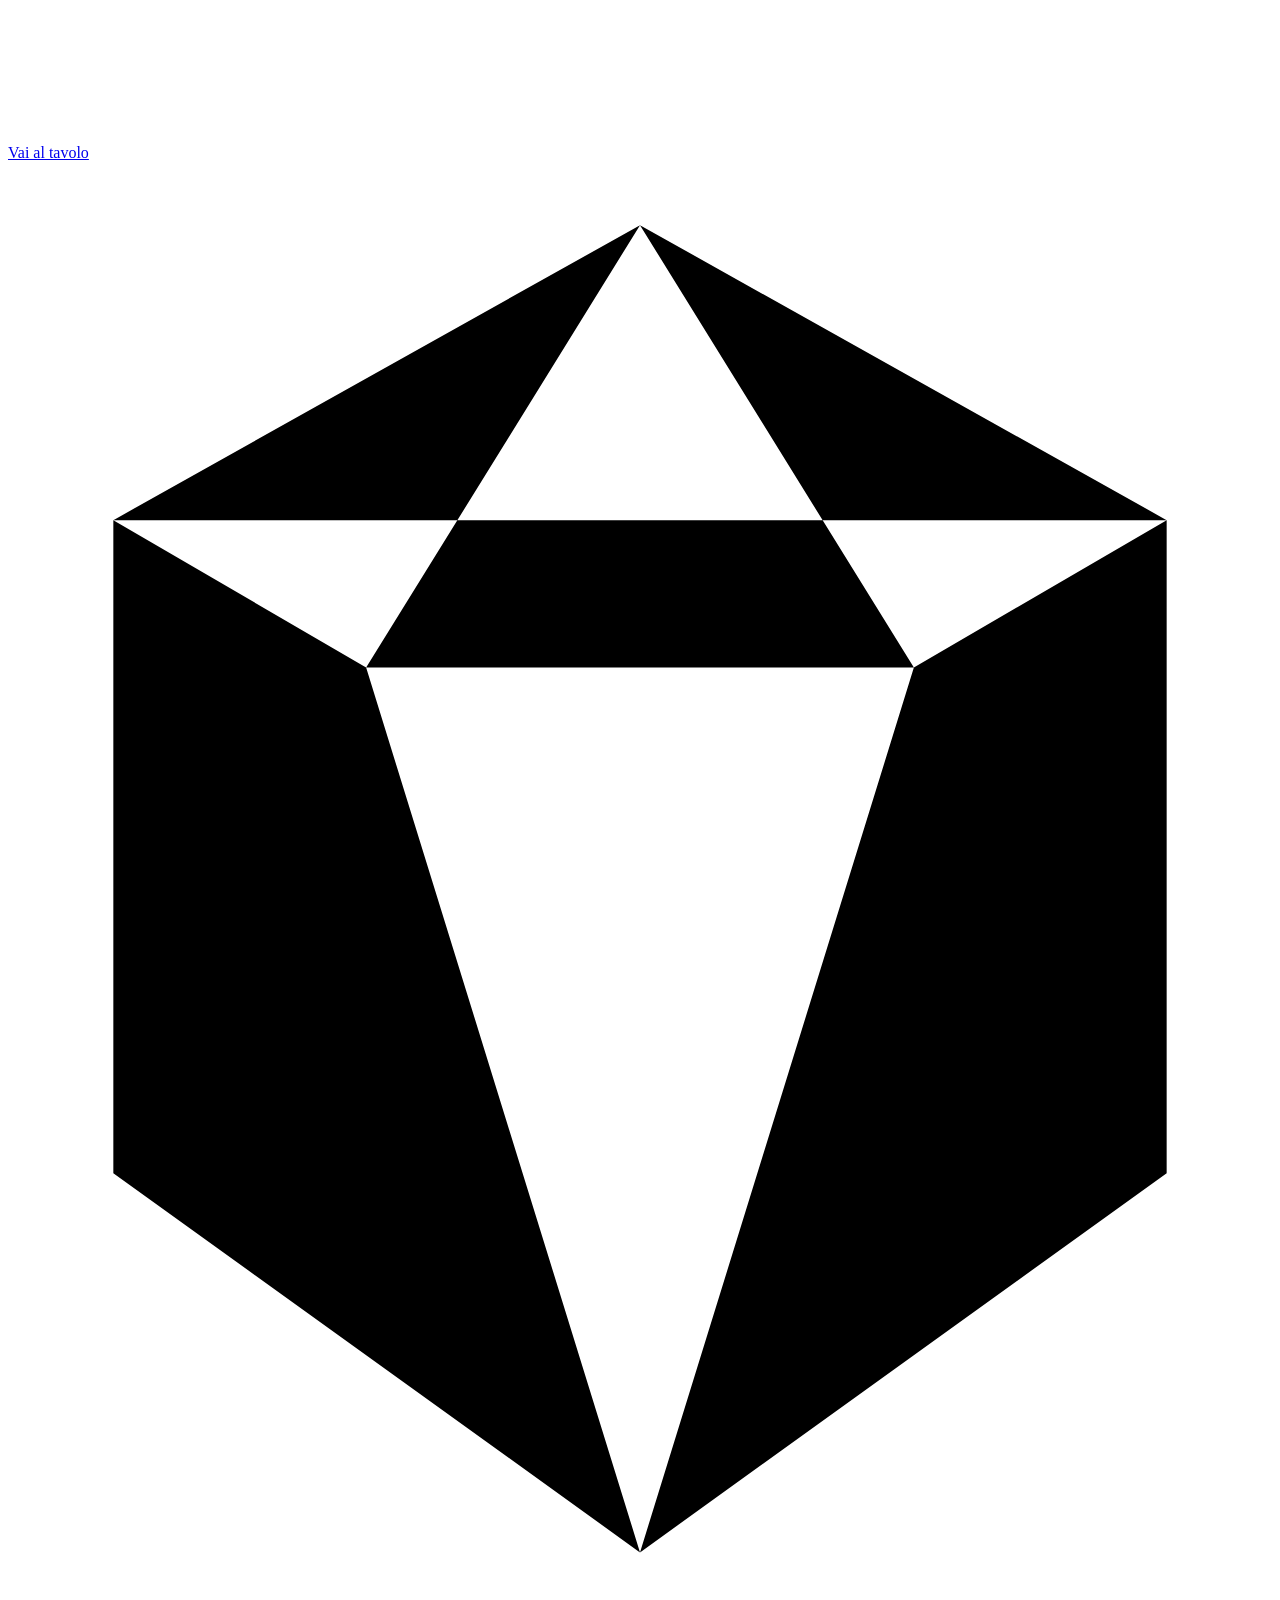
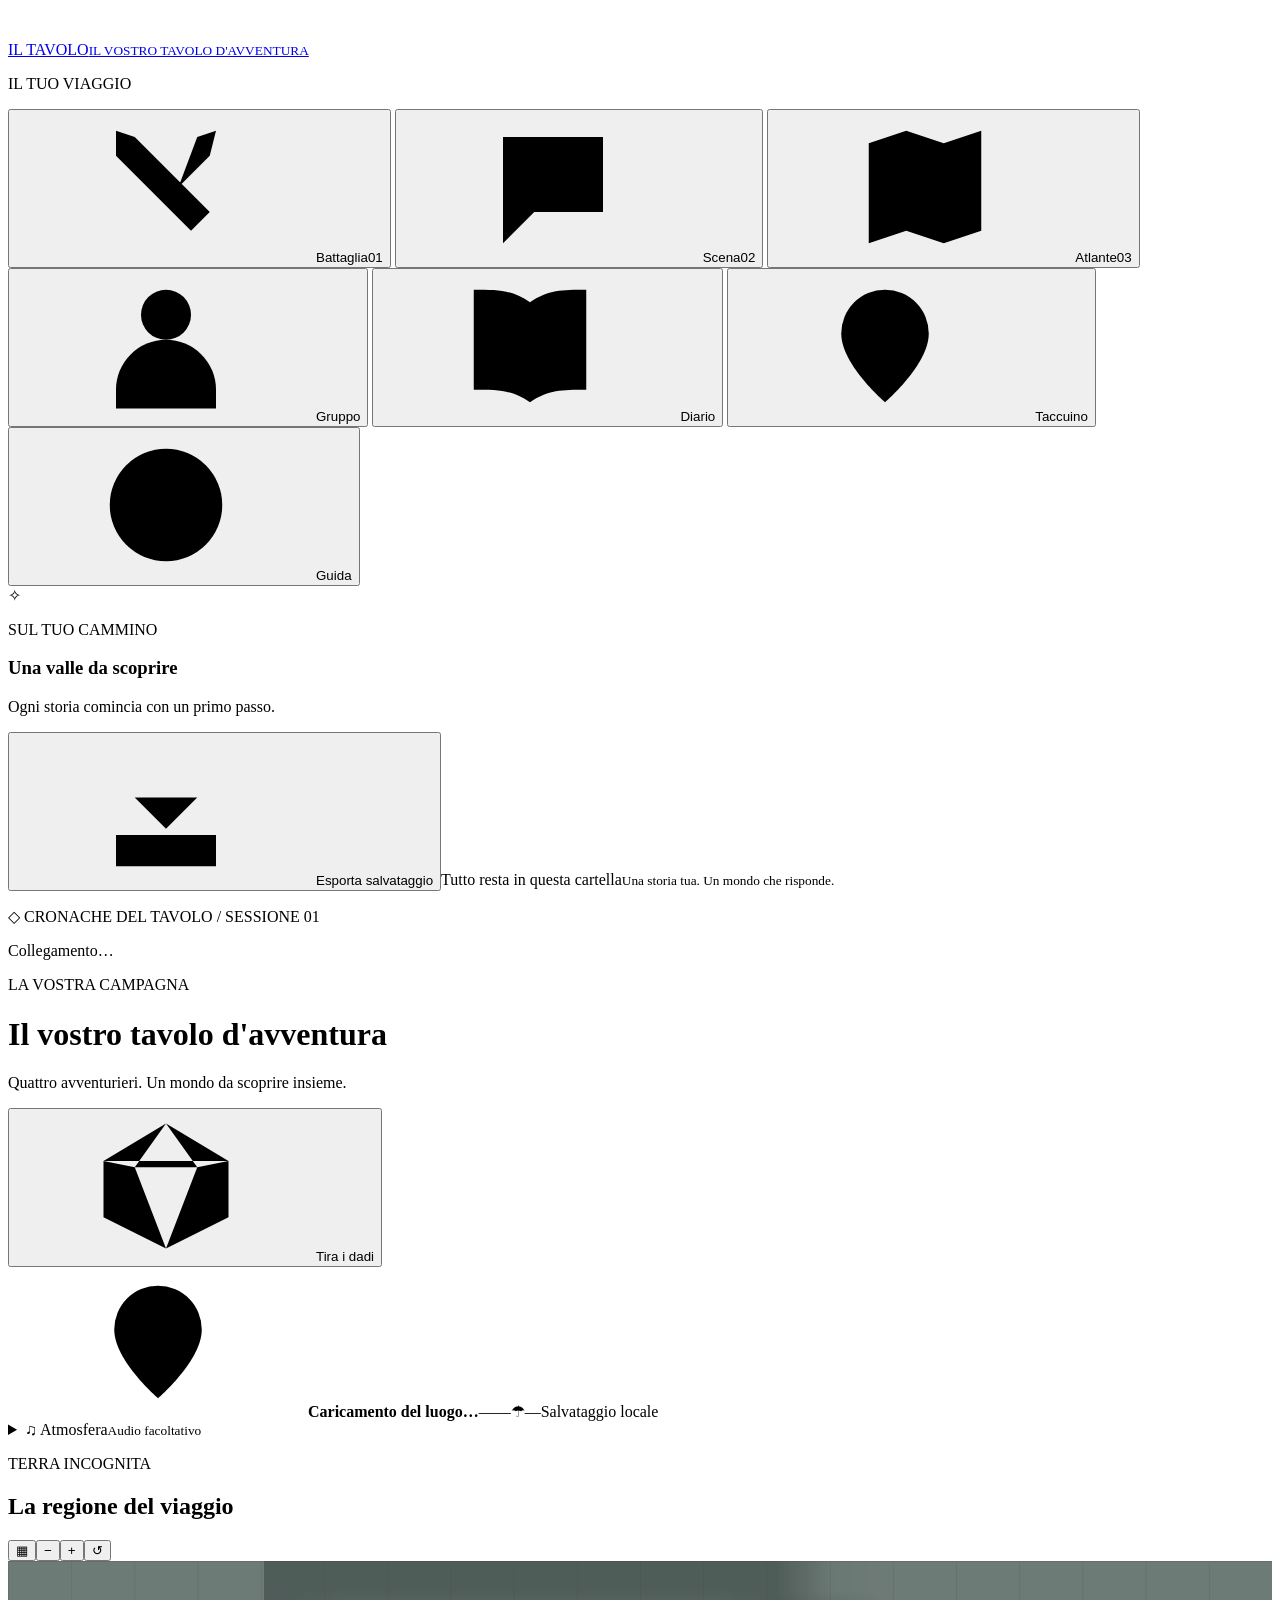
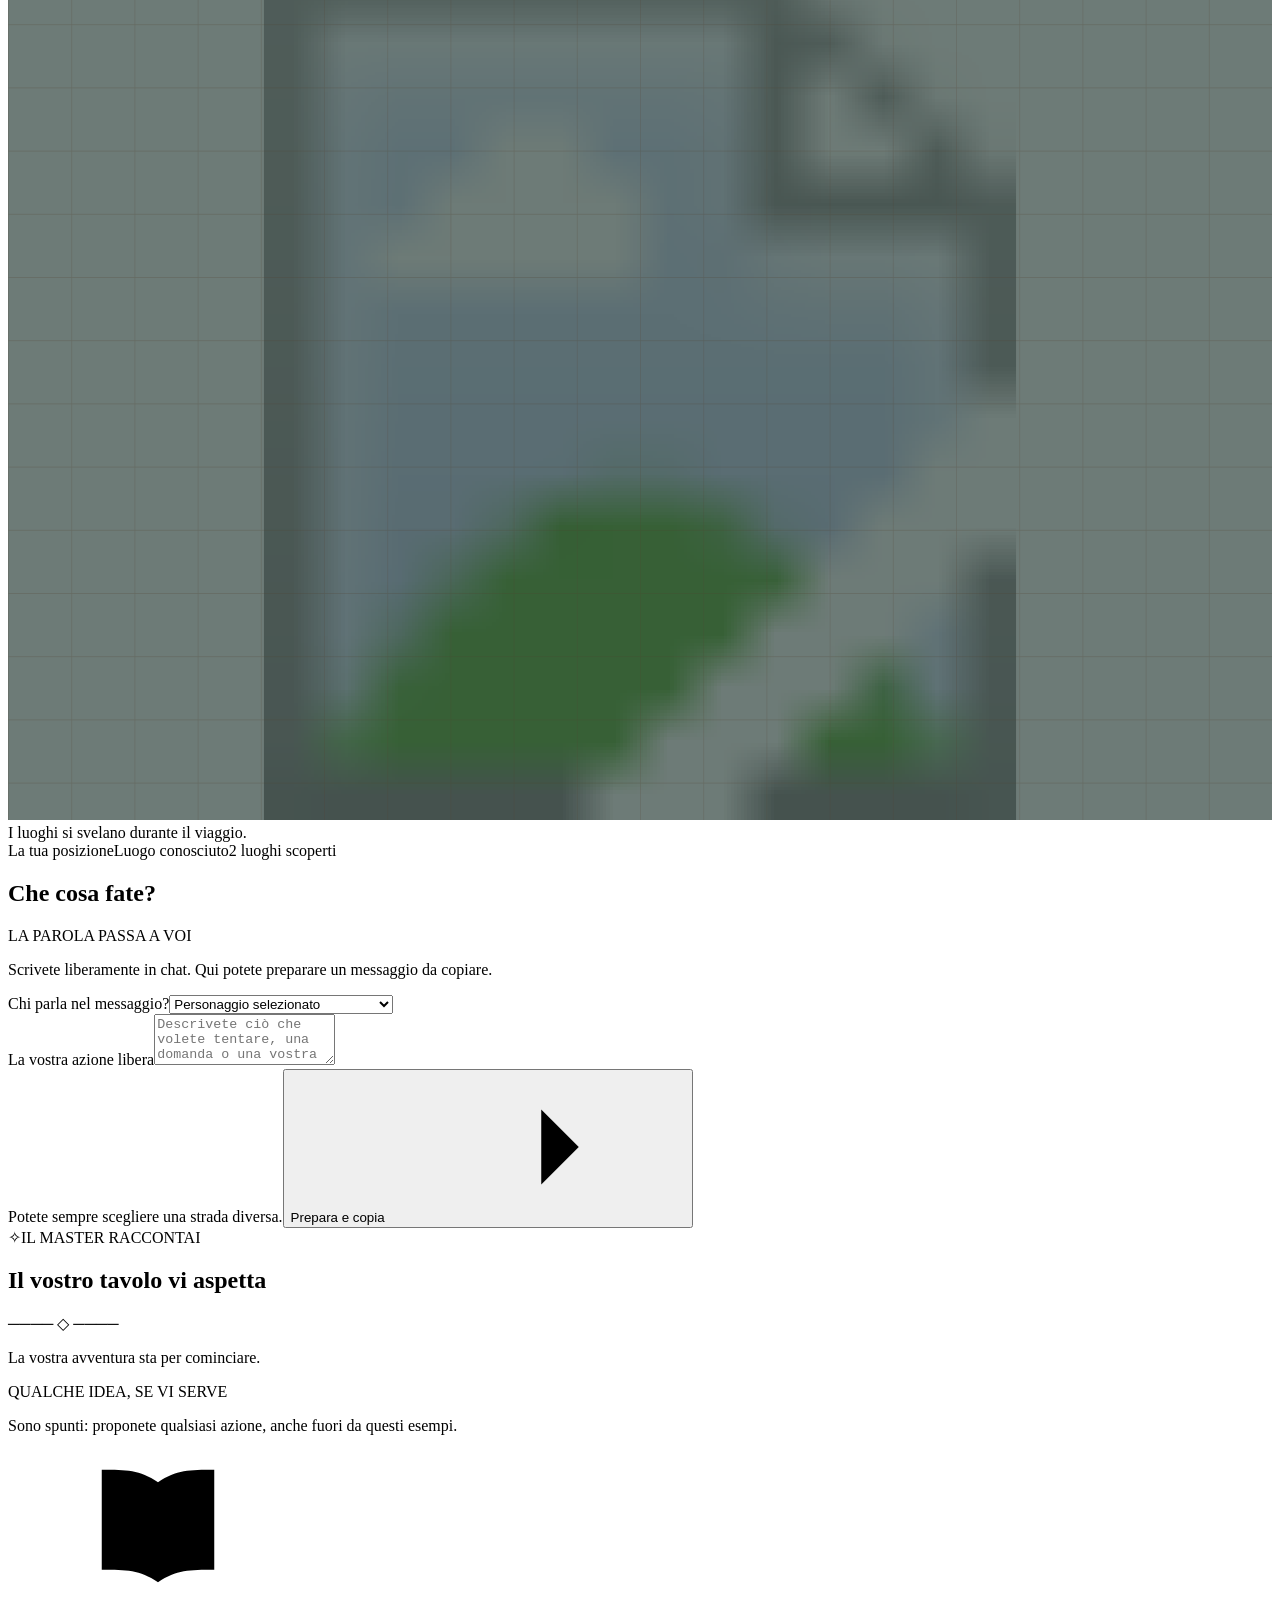
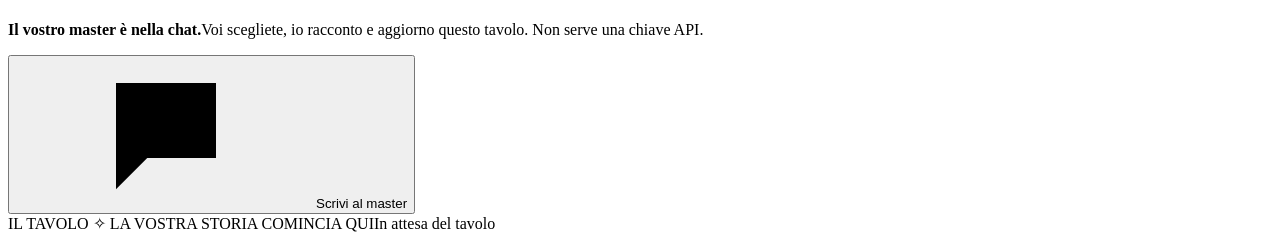
==== web/index.html @ 3ddf694c "feat: add a local tabletop companion with persistent campaigns" ====
<!doctype html>
<html lang="it">
<head>
  <meta charset="utf-8">
  <meta name="viewport" content="width=device-width, initial-scale=1">
  <meta name="theme-color" content="#14241f">
  <meta name="description" content="Un tavolo di avventura personale: mappa, scheda, dadi e diario. Il master ti aspetta nella chat.">
  <title>Il vostro tavolo d'avventura</title>
  <link rel="icon" href="/assets/sigil.svg" type="image/svg+xml">
  <link rel="stylesheet" href="/styles.css">
  <link rel="stylesheet" href="/character-builder.css">
  <link rel="stylesheet" href="/reference.css">
  <link rel="stylesheet" href="/table-views.css">
  <link rel="stylesheet" href="/encounter-view.css">
  <link rel="stylesheet" href="/adventure-views.css">
  <link rel="stylesheet" href="/table-tools.css">
  <link rel="stylesheet" href="/tactical-board.css">
  <link rel="stylesheet" href="/immersion.css">
  <script src="/rules-catalog.js" defer></script>
  <script src="/reference.js" defer></script>
  <script src="/character-builder.js" defer></script>
  <script src="/encounter-view.js" defer></script>
  <script src="/adventure-views.js" defer></script>
  <script src="/table-tools.js" defer></script>
  <script src="/tactical-board.js" defer></script>
  <script src="/immersion.js" defer></script>
  <script src="/app.js" defer></script>
</head>
<body>
  <a class="skip-link" href="#view-combattimento">Vai al tavolo</a>
  <svg class="symbol-library" aria-hidden="true" xmlns="http://www.w3.org/2000/svg"><defs>
    <symbol id="i-map" viewBox="0 0 24 24"><path d="m3 5 6-2 6 2 6-2v16l-6 2-6-2-6 2Zm6-2v16m6-14v16"/></symbol>
    <symbol id="i-book" viewBox="0 0 24 24"><path d="M12 5v16M3 3c4 0 6 0 9 2 3-2 5-2 9-2v16c-4 0-6 0-9 2-3-2-5-2-9-2Z"/></symbol>
    <symbol id="i-person" viewBox="0 0 24 24"><circle cx="12" cy="7" r="4"/><path d="M4 22v-3a8 8 0 0 1 16 0v3"/></symbol>
    <symbol id="i-dice" viewBox="0 0 24 24"><path d="m12 2 10 6v9l-10 5-10-5V8Zm0 0L7 9l5 13 5-13ZM2 8l5 1h10l5-1M2 17l5-8m10 0 5 8"/></symbol>
    <symbol id="i-arrow" viewBox="0 0 24 24"><path d="M4 12h15m-6-6 6 6-6 6"/></symbol>
    <symbol id="i-help" viewBox="0 0 24 24"><circle cx="12" cy="12" r="9"/><path d="M9 9a3 3 0 0 1 6 0c0 3-3 2-3 5m0 3v.1"/></symbol>
    <symbol id="i-save" viewBox="0 0 24 24"><path d="M12 3v12m-5-5 5 5 5-5M4 16v5h16v-5"/></symbol>
    <symbol id="i-pin" viewBox="0 0 24 24"><path d="M19 10c0 5-7 11-7 11S5 15 5 10a7 7 0 0 1 14 0Z"/><circle cx="12" cy="10" r="2"/></symbol>
    <symbol id="i-close" viewBox="0 0 24 24"><path d="m6 6 12 12M6 18 18 6"/></symbol>
    <symbol id="i-swords" viewBox="0 0 24 24"><path d="m4 3 3 1 12 12-3 3L4 7Zm13 1 3-1-1 4-5 5M3 20l4-4m10 1 4 4M3 14l7 7m4-18 7 7"/></symbol>
    <symbol id="i-scene" viewBox="0 0 24 24"><path d="M4 4h16v12H9l-5 5Zm4 5h8M8 12h5"/></symbol>
  </defs></svg>

  <aside class="sidebar">
    <a class="brand" href="#atlante" aria-label="Torna all'atlante"><svg class="brand-sigil" viewBox="0 0 60 70" aria-hidden="true"><path d="m30 3 25 14v31L30 66 5 48V17ZM30 3 17 24l13 42 13-42ZM5 17l12 7h26l12-7M5 48l12-24m26 0 12 24"/></svg><span>IL TAVOLO<small>IL VOSTRO TAVOLO D'AVVENTURA</small></span></a>
    <div class="sidebar-rule"></div>
    <p class="overline nav-caption">IL TUO VIAGGIO</p>
    <nav aria-label="Navigazione principale">
      <button class="nav-item" data-view="combattimento" title="Combattimento: iniziativa e azioni"><svg><use href="#i-swords"/></svg><span class="nav-label">Battaglia</span><span class="nav-number">01</span></button>
      <button class="nav-item" data-view="scena" title="Scena: esplorazione e dialoghi"><svg><use href="#i-scene"/></svg><span class="nav-label">Scena</span><span class="nav-number">02</span></button>
      <button class="nav-item active" data-view="atlante" aria-current="page" title="Atlante del mondo"><svg><use href="#i-map"/></svg><span class="nav-label">Atlante</span><span class="nav-number">03</span></button>
      <button class="nav-item" data-view="personaggio" title="Il gruppo e le schede"><svg><use href="#i-person"/></svg><span class="nav-label">Gruppo</span></button>
      <button class="nav-item" data-view="diario" title="Diario, obiettivi e appunti"><svg><use href="#i-book"/></svg><span class="nav-label">Diario</span></button>
      <button class="nav-item" data-view="taccuino" title="Persone, indizi e oggetti del gruppo"><svg><use href="#i-pin"/></svg><span class="nav-label">Taccuino</span></button>
      <button class="nav-item" data-view="guida" title="Come si gioca"><svg><use href="#i-help"/></svg><span class="nav-label">Guida</span></button>
    </nav>
    <section class="sidebar-quest" aria-labelledby="quest-label"><span class="tiny-star">✧</span><p class="overline" id="quest-label">SUL TUO CAMMINO</p><h3 id="sidebar-quest-title">Una valle da scoprire</h3><p id="sidebar-quest-text">Ogni storia comincia con un primo passo.</p></section>
    <div class="sidebar-bottom"><button class="quiet-button" id="export-button"><svg><use href="#i-save"/></svg>Esporta salvataggio</button><span class="offline-caption"><span></span>Tutto resta in questa cartella</span><small>Una storia tua. Un mondo che risponde.</small></div>
  </aside>

  <main>
    <header class="topbar"><p><span class="topbar-diamond">◇</span> CRONACHE DEL TAVOLO <span class="topbar-slash">/</span> <span id="session-label">SESSIONE 01</span></p><div class="connection" id="connection" role="status"><span></span>Collegamento…</div></header>
    <div class="content">
      <div class="page-heading"><div><p class="overline gold">LA VOSTRA CAMPAGNA</p><h1 id="campaign-title">Il vostro tavolo d'avventura</h1><p class="subtitle" id="campaign-subtitle">Quattro avventurieri. Un mondo da scoprire insieme.</p></div><button id="dice-open" class="outline-button"><svg><use href="#i-dice"/></svg>Tira i dadi</button></div>
      <div id="load-error" class="error-panel" role="alert" hidden></div>
      <section id="table-status" class="table-status" aria-label="Stato del tavolo" aria-live="polite"></section>
      <div class="world-bar"><span><svg><use href="#i-pin"/></svg><strong id="current-location">Caricamento del luogo…</strong></span><span class="bar-divider"></span><span id="world-day">—</span><span id="world-time">—</span><span class="weather"><span>☂</span><span id="world-weather">—</span></span><span class="save-state" id="save-state">Salvataggio locale</span></div>

      <details id="atmosphere-options" class="table-atmosphere"><summary>♫ <span>Atmosfera</span><small>Audio facoltativo</small></summary><div id="atmosphere-controls"></div></details>
      <section id="view-combattimento" class="view" aria-label="Tavolo di combattimento" hidden><div id="turn-assist"></div><div id="tactical-board"></div><div id="table-effects"></div><div id="encounter-content"></div></section>
      <section id="view-scena" class="view" aria-label="Scena, esplorazione e dialoghi" hidden><div id="scene-artwork"></div><div id="scene-view-content"></div><div id="scene-interactions"></div></section>
      <section id="view-taccuino" class="view" aria-label="Taccuino delle conoscenze e inventari del gruppo" hidden><div id="knowledge-content"></div><div id="party-chest"></div></section>
      <section id="view-atlante" class="view active" aria-label="Atlante del mondo">
        <div class="adventure-layout">
          <div class="map-column">
            <section class="map-panel" aria-labelledby="map-heading">
              <div class="panel-heading"><div><p class="overline">TERRA INCOGNITA</p><h2 id="map-heading">La regione del viaggio</h2></div><div class="map-tools"><button id="grid-toggle" title="Griglia di riferimento, senza scala di viaggio" aria-label="Mostra griglia di riferimento" aria-pressed="false">▦</button><button id="zoom-out" title="Riduci mappa" aria-label="Riduci mappa">−</button><button id="zoom-in" title="Ingrandisci mappa" aria-label="Ingrandisci mappa">+</button><button id="zoom-reset" title="Ripristina vista" aria-label="Ripristina vista">↺</button></div></div>
              <div class="map-viewport" id="map-viewport"><svg id="map-svg" viewBox="0 0 1000 680" role="group" aria-label="Mappa interattiva della campagna. Seleziona un luogo conosciuto per leggerne i dettagli.">
                <defs><pattern id="map-grid" width="50" height="50" patternUnits="userSpaceOnUse"><path d="M50 0H0V50" fill="none" stroke="#503e28" stroke-width="1" opacity=".28"/></pattern><filter id="fog-soft"><feGaussianBlur stdDeviation="24"/></filter><mask id="fog-mask"><rect width="1000" height="680" fill="white"/><g id="fog-holes" filter="url(#fog-soft)"></g></mask></defs>
                <g id="map-transform"><image href="/assets/demo-coast.svg" width="1000" height="680"/><rect width="1000" height="680" fill="#273b35" opacity=".67" mask="url(#fog-mask)" pointer-events="none"/><g id="map-paths" fill="none" stroke="#6d5335" stroke-width="2" stroke-dasharray="5 7" opacity=".7"></g><rect id="grid-layer" width="1000" height="680" fill="url(#map-grid)" pointer-events="none" hidden/><g id="map-pins"></g></g>
              </svg><span class="map-annotation">I luoghi si svelano durante il viaggio.</span></div>
              <div class="map-footer"><span><i class="legend-player"></i>La tua posizione</span><span><i class="legend-known"></i>Luogo conosciuto</span><span class="discovery-count" id="discovery-count">2 luoghi scoperti</span></div>
            </section>
            <section class="location-strip" id="location-detail" aria-live="polite"></section>
            <section class="action-panel" aria-labelledby="action-heading"><div class="action-title"><h2 id="action-heading">Che cosa fate?</h2><span>LA PAROLA PASSA A VOI</span></div><p id="action-actor-label">Scrivete liberamente in chat. Qui potete preparare un messaggio da copiare.</p><form id="action-form"><div class="action-speaker-field"><label for="action-speaker">Chi parla nel messaggio?</label><select id="action-speaker"><option value="active">Personaggio selezionato</option><option value="party">Tutti · azione del gruppo</option><option value="none">Parla liberamente · senza prefisso</option></select></div><label class="sr-only" for="action-input">La vostra azione libera</label><textarea id="action-input" rows="3" maxlength="1900" placeholder="Descrivete ciò che volete tentare, una domanda o una vostra idea…"></textarea><div class="action-bottom"><span id="pending-label">Potete sempre scegliere una strada diversa.</span><button class="primary-button" type="submit" id="action-submit">Prepara e copia<svg><use href="#i-arrow"/></svg></button></div></form><div id="pending-actions" class="pending-actions"></div></section>
          </div>
          <aside class="story-column">
            <section class="scene-panel"><div class="scene-kicker"><span class="tiny-star">✧</span><span class="overline">IL MASTER RACCONTA</span><span class="chapter">I</span></div><h2 id="scene-title">Il vostro tavolo vi aspetta</h2><div class="ornament">──── ◇ ────</div><div id="scene-text" class="scene-text"><p>La vostra avventura sta per cominciare.</p></div><p class="choice-label">QUALCHE IDEA, SE VI SERVE</p><div id="scene-choices" class="scene-choices"></div><p class="scene-freedom">Sono spunti: proponete qualsiasi azione, anche fuori da questi esempi.</p></section>
            <section class="mini-character" id="mini-character"></section>
            <section id="combat-panel" class="combat-panel" hidden></section>
            <div class="master-note"><svg><use href="#i-book"/></svg><p><strong>Il vostro master è nella chat.</strong>Voi scegliete, io racconto e aggiorno questo tavolo. Non serve una chiave API.</p></div>
          </aside>
        </div>
      </section>

      <section id="view-personaggio" class="view" aria-label="Il gruppo di avventurieri" hidden><div id="character-content"></div></section>
      <section id="view-diario" class="view" aria-label="Diario di viaggio" hidden><div class="journal-layout"><section class="paper-panel"><p class="overline gold">LE TRACCE CHE LASCI</p><h2>Diario di viaggio</h2><p class="muted">Scene, scelte e scoperte: la memoria della tua avventura.</p><div id="journal-entries" class="journal-entries"></div></section><aside><section class="dark-panel"><p class="overline gold">OBIETTIVI</p><h2>Fili della storia</h2><div id="quest-list"></div></section><section class="dark-panel"><h2>Un appunto per dopo</h2><form id="note-form"><label class="sr-only" for="note-input">Il tuo appunto</label><textarea id="note-input" rows="3" maxlength="4000" placeholder="Un nome da ricordare, una pista da seguire…" required></textarea><button class="outline-button" type="submit">Aggiungi al diario</button></form></section><section class="dark-panel"><h2>Porta con te la storia</h2><p class="muted">I salvataggi sono automatici. Puoi anche conservare o ripristinare una copia JSON.</p><button class="outline-button" id="export-button-2">Esporta JSON</button><button class="quiet-button" id="import-open">Ripristina una copia…</button><input type="file" id="import-file" accept=".json,application/json" hidden></section></aside></div></section>
      <section id="view-guida" class="view" aria-label="Come si gioca" hidden><section class="paper-panel guide"><p class="overline gold">BENVENUTI AL TAVOLO</p><h2>Quattro avventurieri. Una storia tutta vostra.</h2><p>Questa è la plancia della campagna. Il master sono io, nella chat di Codex aperta su questa cartella: potete parlarmi normalmente, senza comandi speciali. Il tavolo è pensato per quattro giocatori riuniti davanti allo stesso schermo.</p><div class="guide-steps"><article><span>01</span><h3>Create il gruppo</h3><p>Aprite &laquo;Il gruppo&raquo;: scegliete nome, una delle 12 classi base, specie e competenze. I modelli pronti sono facoltativi. Prima dell'avventura potete modificare anche le scelte gi&agrave; fatte.</p></article><article><span>02</span><h3>Ditemi che cosa fate</h3><p>Indicate il personaggio: «Mira: controllo la porta». Potete scrivere direttamente in chat o preparare e copiare l'azione dalla plancia. Per un'azione comune scrivete «Tutti: …».</p></article><article><span>03</span><h3>Il mondo risponde</h3><p>Io descrivo le conseguenze, interpreto gli altri personaggi e gestisco i tiri quando c'è un rischio. Mappa, diario e quattro schede si aggiornano mentre giochiamo.</p></article></div><h3>Le regole, al volo</h3><p>Quando serve una prova, si tira un d20 e si aggiunge il bonus adatto. Il risultato deve raggiungere la difficoltà scelta dal master. Con vantaggio si tirano due d20 e si usa il più alto; con svantaggio, il più basso. Un attacco deve raggiungere la Classe Armatura del bersaglio.</p><p>Potete parlare, esplorare, combattere, fuggire o inventare una soluzione. Non ogni azione richiede un tiro. Selezionate il personaggio attivo prima di un tiro: il suo nome comparirà nel registro. In combattimento il master tiene l'iniziativa e dà la parola al personaggio di turno.</p><h3>Una campagna che resta</h3><p>Lo stato è in <code>data/campaign.json</code>, le copie automatiche in <code>saves/</code>. Quando riaprite Codex su questa cartella, scrivete «Riprendiamo la campagna». Il file <code>AGENTS.md</code> spiega al master come ripartire.</p><p>La plancia controlla gli aggiornamenti ogni due secondi. «Prepara e copia» conserva l'azione in attesa e la copia, ma per ricevere una risposta dovete inviarla nella chat. Se la copia non è disponibile, il testo rimane selezionabile.</p><h3>La vostra avventura</h3><p><a id="campaign-source-link" target="_blank" rel="noreferrer">La fonte della campagna</a><span id="campaign-source-description"></span></p><p id="campaign-rules-description">Le regole del tavolo sono in REGOLE.md. Il master consulta la fonte dell’avventura senza mostrare anticipazioni.</p><p id="campaign-map-description">La carta orienta il viaggio; luoghi e dettagli si aggiungono durante la partita.</p><p class="attribution">Materiale di regole da <a href="https://www.dndbeyond.com/srd" target="_blank" rel="noreferrer">SRD 5.1</a>, licenza <a href="https://creativecommons.org/licenses/by/4.0/" target="_blank" rel="noreferrer">CC BY 4.0</a>. Sintesi e adattamenti in italiano. Attribuzioni complete in <code>ATTRIBUZIONI.md</code>. La campagna dell’autore conserva la propria licenza; la licenza SRD riguarda il materiale di regole.</p></section></section>
      <div id="table-action-dock" class="table-action-dock"></div>
      <div id="performance-panel"></div>
      <button type="button" id="action-jump" class="action-jump" aria-label="Scrivi un messaggio per il master"><svg aria-hidden="true"><use href="#i-scene"/></svg><span>Scrivi al master</span></button>
      <footer class="page-footer"><span>IL TAVOLO <span>✧</span> LA VOSTRA STORIA COMINCIA QUI</span><span id="revision-label">In attesa del tavolo</span></footer>
    </div>
  </main>

  <dialog id="dice-dialog"><div class="dialog-heading"><div><p class="overline gold">UN PO' DI SORTE</p><h2>I dadi del destino</h2></div><button class="icon-button close-dialog" aria-label="Chiudi dadi"><svg><use href="#i-close"/></svg></button></div><p class="muted">Ogni tiro viene conservato. Tira quando lo chiede il master.</p><p id="dice-actor" class="dice-actor"></p><div class="dice-presets" id="dice-presets"></div><form id="dice-form"><label for="dice-expression">Dadi e modificatore</label><input id="dice-expression" value="1d20" maxlength="40" spellcheck="false" required><label for="dice-label">A che cosa serve?</label><input id="dice-label" placeholder="Es. Percezione" maxlength="120"><label for="dice-mode">Modalità</label><select id="dice-mode"><option value="normal">Normale</option><option value="advantage">Vantaggio · migliore di 2d20</option><option value="disadvantage">Svantaggio · peggiore di 2d20</option></select><button class="primary-button" id="roll-button" type="submit"><svg><use href="#i-dice"/></svg>Tira i dadi</button></form><div id="dice-result" class="dice-result" aria-live="polite"><span>✧</span><p>Il destino aspetta.</p></div><h3 class="recent-heading">Ultimi tiri</h3><div id="recent-rolls"></div></dialog>
  <dialog id="confirm-dialog"><div class="dialog-heading"><h2>Ripristinare il salvataggio?</h2></div><p>La copia selezionata sostituirà lo stato corrente della campagna. Prima del ripristino verrà conservata una copia automatica.</p><div class="dialog-actions"><button id="import-cancel" class="outline-button">Annulla</button><button id="import-confirm" class="primary-button">Ripristina</button></div></dialog>
  <dialog id="reference-dialog" class="reference-dialog" aria-labelledby="reference-title">
    <header class="reference-heading"><div><p id="reference-kind" class="overline gold">IL MANUALE DEL TAVOLO</p><h2 id="reference-title">Dettagli</h2></div><button id="reference-close" class="reference-close" type="button" aria-label="Chiudi dettagli" autofocus><svg aria-hidden="true"><use href="#i-close"/></svg></button></header>
    <div id="reference-content" class="reference-content"></div>
  </dialog>
  <div id="toast" class="toast" role="status" aria-live="polite"></div>
  <noscript>Attiva JavaScript e apri il tavolo con AVVIA.cmd per usare mappa e salvataggi.</noscript>
</body>
</html>
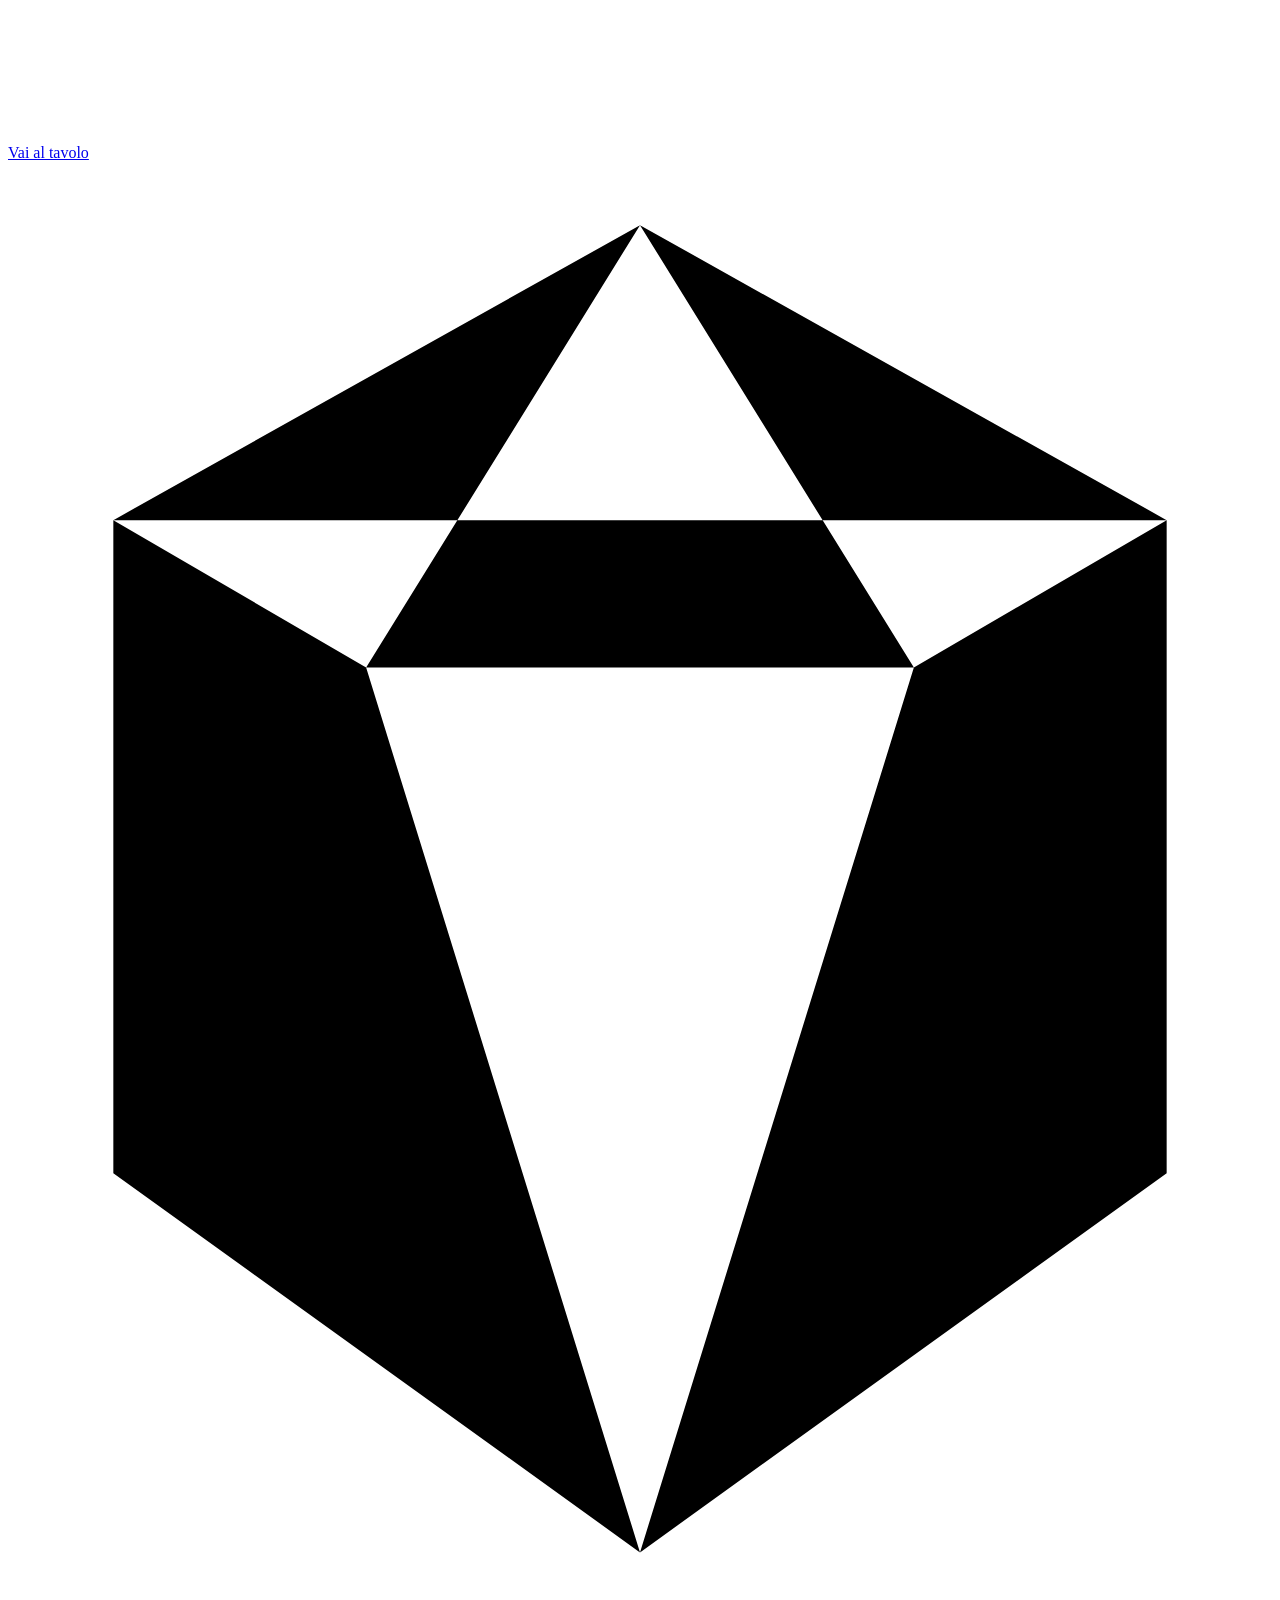
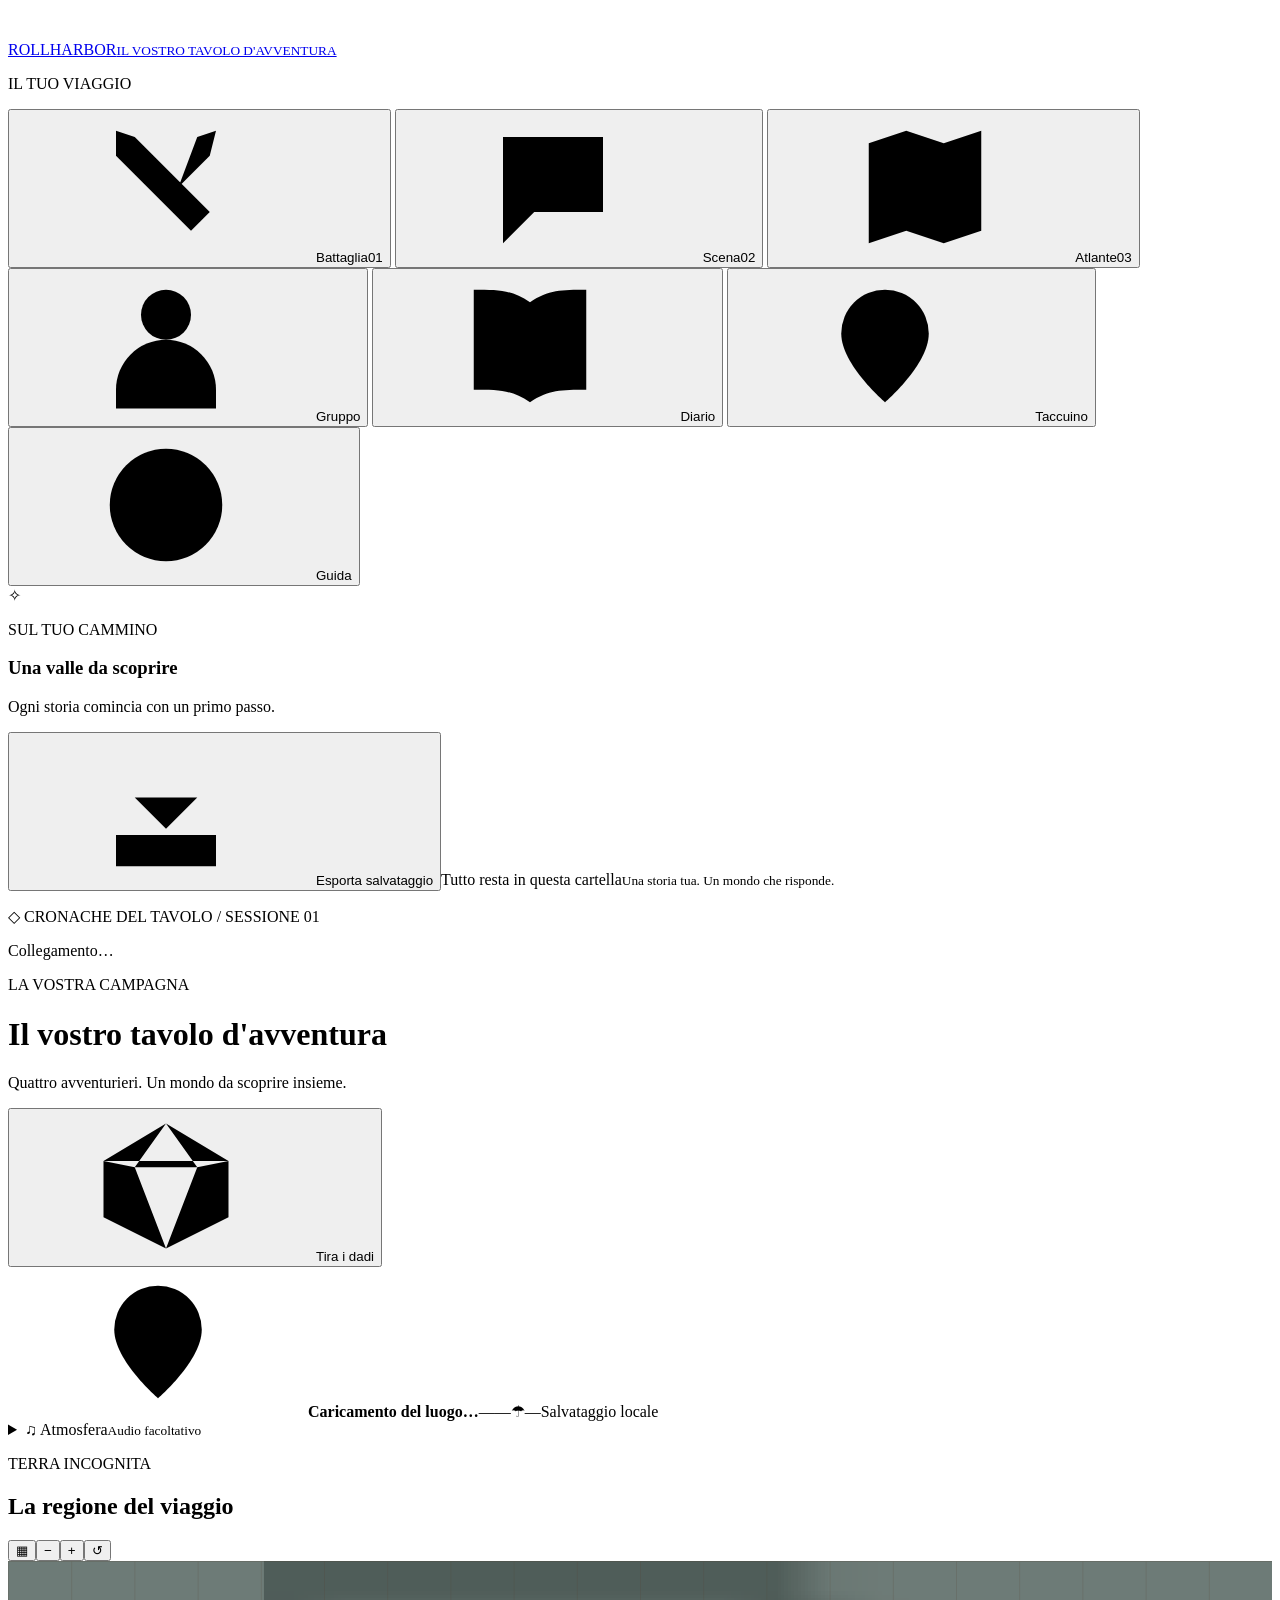
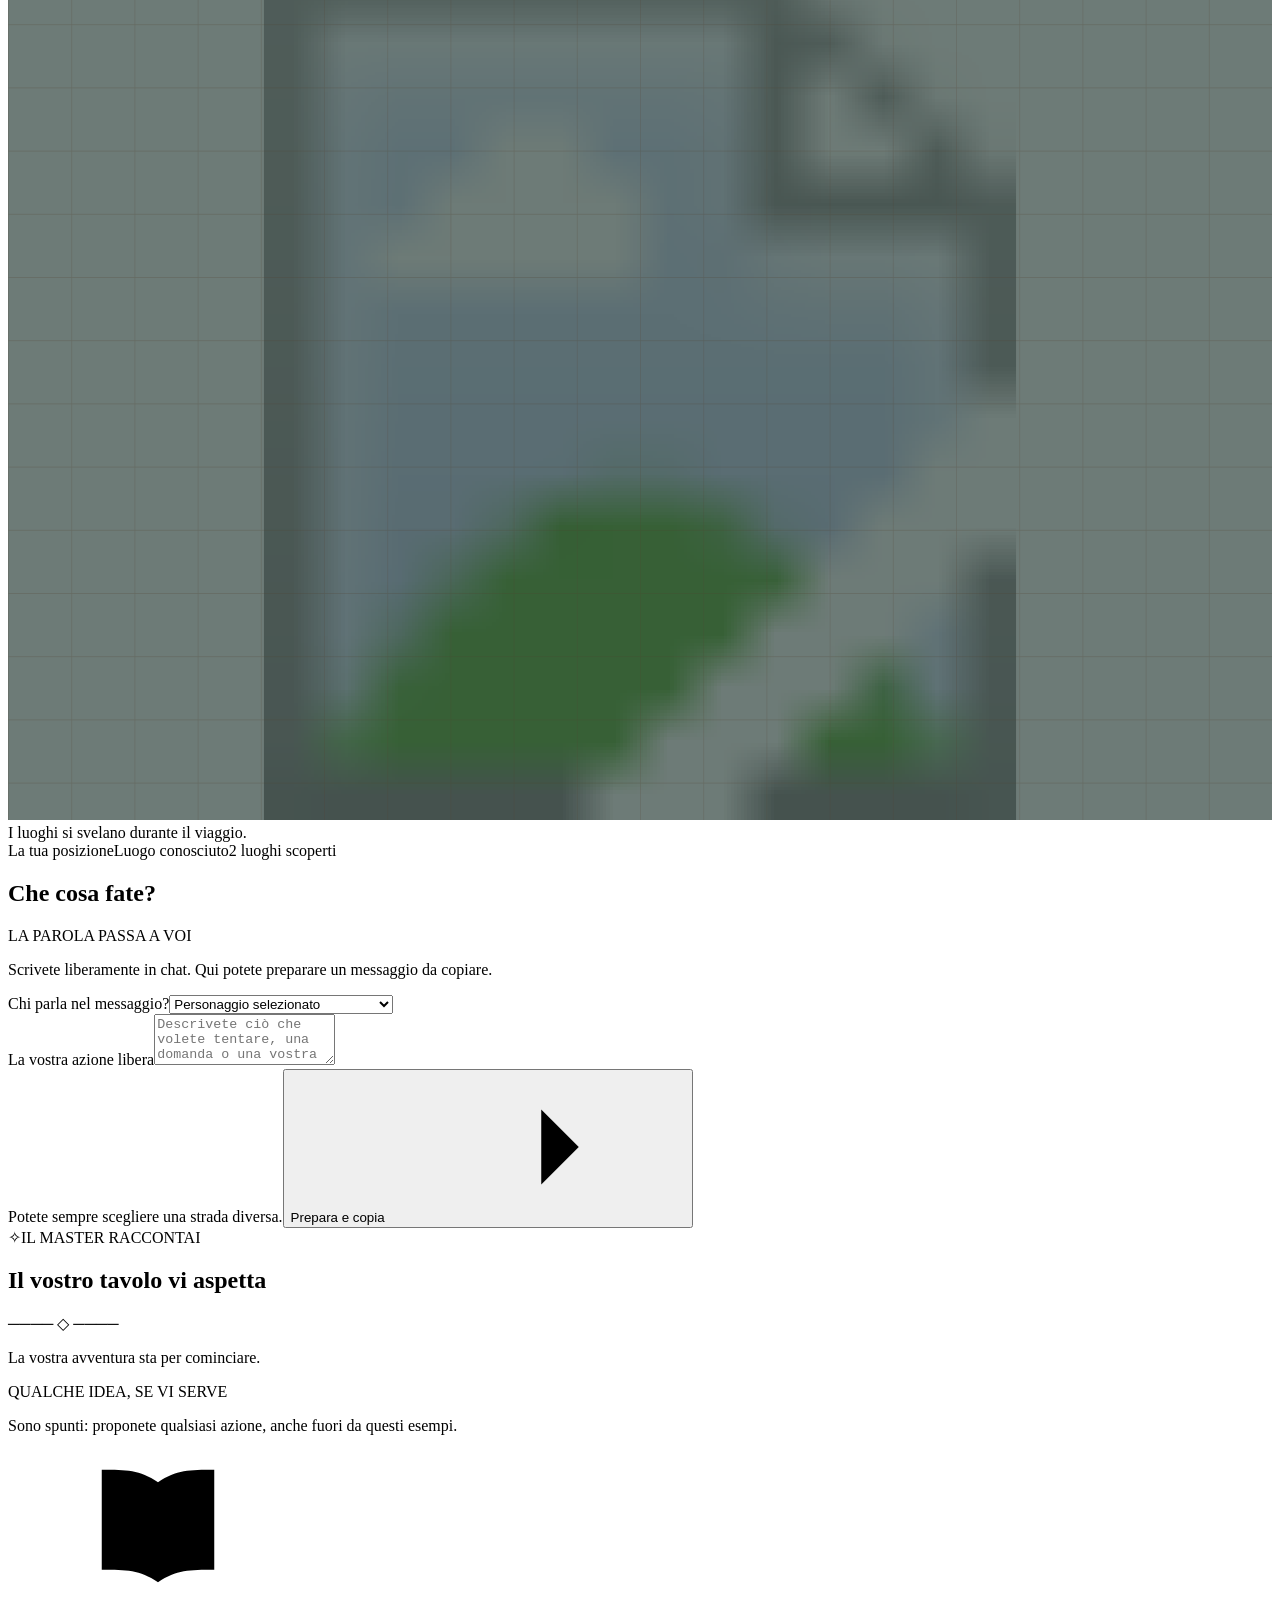
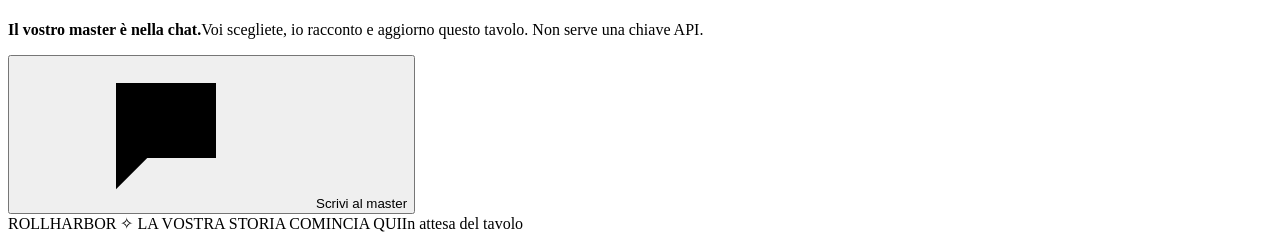
==== commit 313cbb9c: "feat: introduce RollHarbor branding and refreshed demo previews" ====
--- a/web/index.html
+++ b/web/index.html
@@ -5,7 +5,7 @@
   <meta name="viewport" content="width=device-width, initial-scale=1">
   <meta name="theme-color" content="#14241f">
   <meta name="description" content="Un tavolo di avventura personale: mappa, scheda, dadi e diario. Il master ti aspetta nella chat.">
-  <title>Il vostro tavolo d'avventura</title>
+  <title>RollHarbor ? Your campaign, ready to resume</title>
   <link rel="icon" href="/assets/sigil.svg" type="image/svg+xml">
   <link rel="stylesheet" href="/styles.css">
   <link rel="stylesheet" href="/character-builder.css">
@@ -43,7 +43,7 @@
   </defs></svg>
 
   <aside class="sidebar">
-    <a class="brand" href="#atlante" aria-label="Torna all'atlante"><svg class="brand-sigil" viewBox="0 0 60 70" aria-hidden="true"><path d="m30 3 25 14v31L30 66 5 48V17ZM30 3 17 24l13 42 13-42ZM5 17l12 7h26l12-7M5 48l12-24m26 0 12 24"/></svg><span>IL TAVOLO<small>IL VOSTRO TAVOLO D'AVVENTURA</small></span></a>
+    <a class="brand" href="#atlante" aria-label="Torna all'atlante"><svg class="brand-sigil" viewBox="0 0 60 70" aria-hidden="true"><path d="m30 3 25 14v31L30 66 5 48V17ZM30 3 17 24l13 42 13-42ZM5 17l12 7h26l12-7M5 48l12-24m26 0 12 24"/></svg><span>ROLLHARBOR<small>IL VOSTRO TAVOLO D'AVVENTURA</small></span></a>
     <div class="sidebar-rule"></div>
     <p class="overline nav-caption">IL TUO VIAGGIO</p>
     <nav aria-label="Navigazione principale">
@@ -100,7 +100,7 @@
       <div id="table-action-dock" class="table-action-dock"></div>
       <div id="performance-panel"></div>
       <button type="button" id="action-jump" class="action-jump" aria-label="Scrivi un messaggio per il master"><svg aria-hidden="true"><use href="#i-scene"/></svg><span>Scrivi al master</span></button>
-      <footer class="page-footer"><span>IL TAVOLO <span>✧</span> LA VOSTRA STORIA COMINCIA QUI</span><span id="revision-label">In attesa del tavolo</span></footer>
+      <footer class="page-footer"><span>ROLLHARBOR <span>✧</span> LA VOSTRA STORIA COMINCIA QUI</span><span id="revision-label">In attesa del tavolo</span></footer>
     </div>
   </main>
 
